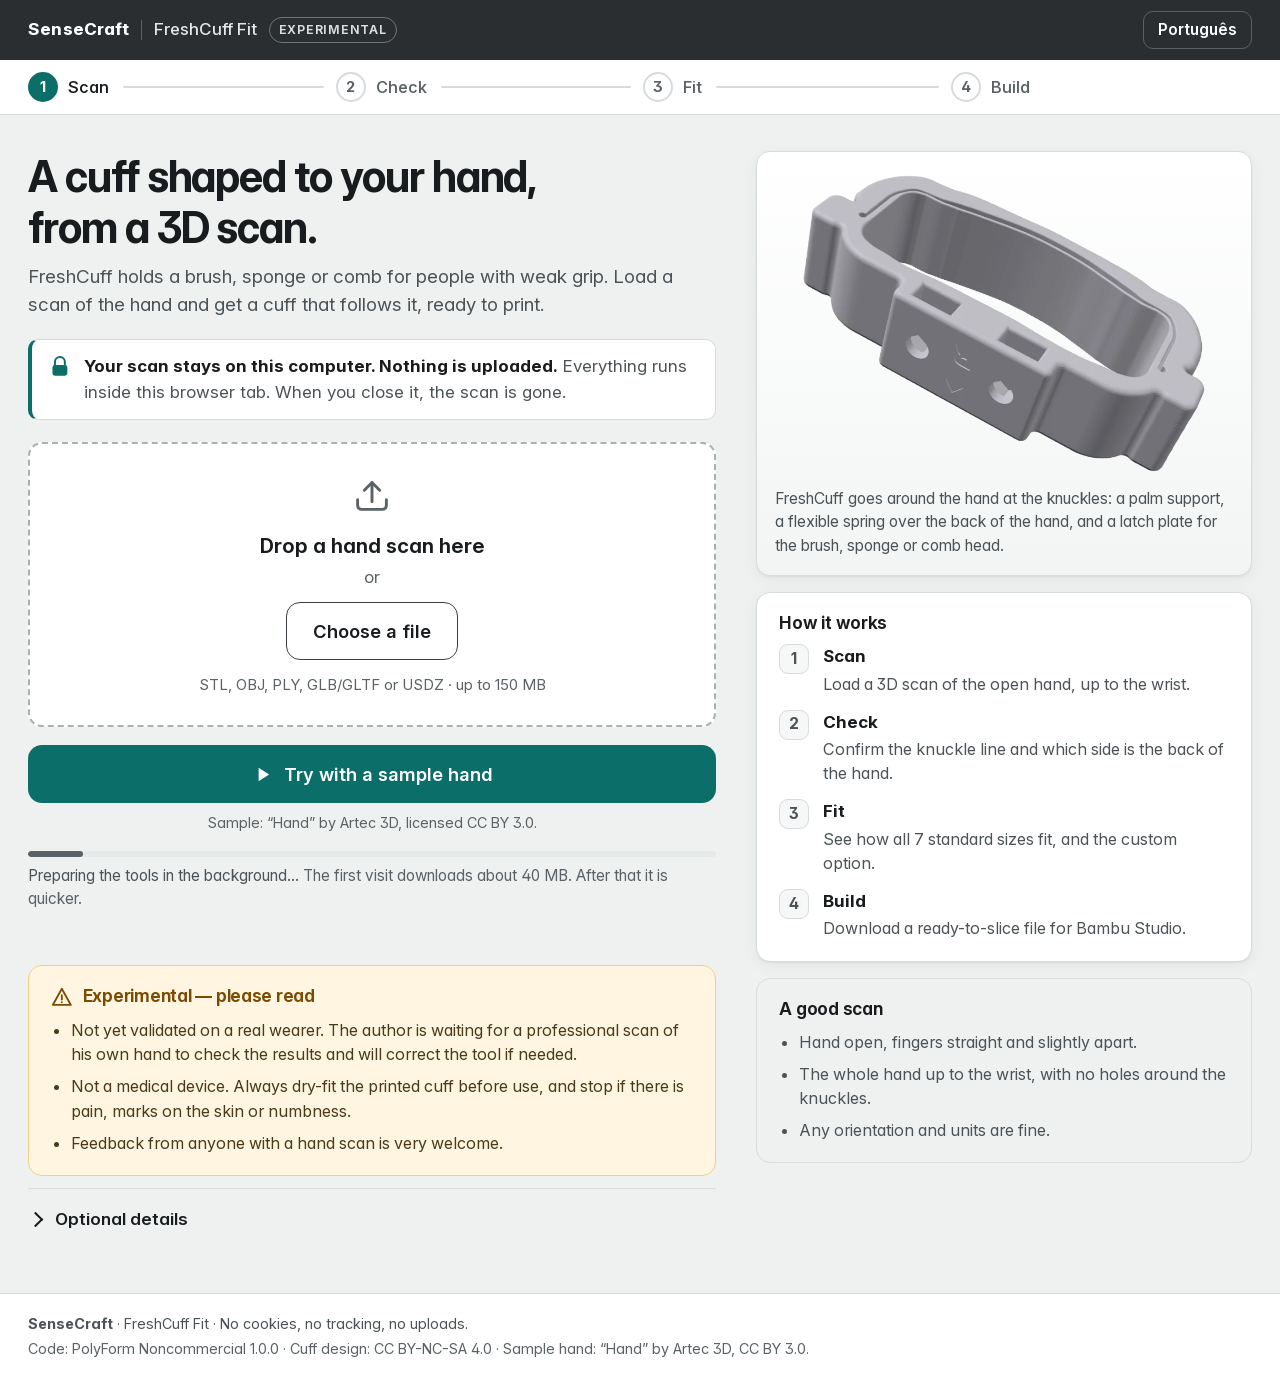
==== web/index.html @ 0eccc677 "FreshCuff Fit: scan-to-custom-cuff web app, core, CAD, docs Co-Authored-By: Claude Opus 5.5 <noreply" ====
<!DOCTYPE html>
<html lang="en">
<head>
<meta charset="utf-8">
<meta name="viewport" content="width=device-width, initial-scale=1">
<meta http-equiv="Content-Security-Policy" content="default-src 'self'; script-src 'self' 'wasm-unsafe-eval'; worker-src 'self'; connect-src 'self'; img-src 'self' blob: data:; style-src 'self' 'unsafe-inline'; font-src 'self'; object-src 'none'; base-uri 'none'; form-action 'none'">
<meta name="referrer" content="no-referrer">
<title>FreshCuff Fit · a custom cuff from a hand scan · SenseCraft</title>
<meta name="description" content="Turn a 3D hand scan into a custom 3D-printable assistive cuff. Runs entirely in your browser: your scan never leaves your computer.">
<meta name="theme-color" content="#25292c">
<link rel="preload" href="InterVariable.woff2" as="font" type="font/woff2" crossorigin>
<link rel="stylesheet" href="ui/style.css">
<link rel="modulepreload" href="vendor/three/three.module.min.js">
</head>
<body>
<a class="skip" href="#main" data-i18n="skip">Skip to main content</a>

<header class="top">
  <div class="wrap top-in">
    <div class="brand">
      <span class="brand-sc">SenseCraft</span>
      <span class="brand-sep" aria-hidden="true"></span>
      <span class="brand-prod" data-i18n="brand_product">FreshCuff Fit</span>
      <span class="tag" data-i18n="tag_experimental">Experimental</span>
    </div>
    <button id="lang" type="button" class="btn btn-quiet btn-sm" data-i18n="lang_toggle" data-i18n-aria="lang_toggle_aria">Português</button>
  </div>
</header>

<div id="phone-note" class="phone-note" hidden>
  <div class="wrap phone-in">
    <p data-i18n="phone_note"></p>
    <button type="button" class="btn btn-quiet btn-sm" id="phone-ok" data-i18n="phone_dismiss">OK</button>
  </div>
</div>

<nav class="stepper" data-i18n-aria="stepper_aria" aria-label="Progress">
  <ol class="wrap">
    <li data-step="1"><span class="num" aria-hidden="true">1</span><span data-i18n="step_scan">Scan</span></li>
    <li data-step="2"><span class="num" aria-hidden="true">2</span><span data-i18n="step_check">Check</span></li>
    <li data-step="3"><span class="num" aria-hidden="true">3</span><span data-i18n="step_fit">Fit</span></li>
    <li data-step="4"><span class="num" aria-hidden="true">4</span><span data-i18n="step_build">Build</span></li>
  </ol>
</nav>

<main id="main" tabindex="-1">
  <!-- STEP 1 · START -->
  <section id="step-1" class="step wrap" aria-labelledby="s1-title">
    <div class="start">
      <div class="start-main">
        <h1 id="s1-title" data-i18n="s1_title">A cuff shaped to your hand, from a 3D scan.</h1>
        <p class="lead" data-i18n="s1_lead"></p>
        <p class="privacy"><svg aria-hidden="true" viewBox="0 0 24 24" class="ico"><path d="M7 10V7a5 5 0 0 1 10 0v3" fill="none" stroke="currentColor" stroke-width="2"/><rect x="4.5" y="10" width="15" height="11" rx="2.5" fill="currentColor"/></svg>
          <span><strong data-i18n="privacy">Your scan stays on this computer. Nothing is uploaded.</strong> <span data-i18n="privacy_more"></span></span></p>

        <div id="drop" class="drop" tabindex="-1">
          <svg aria-hidden="true" viewBox="0 0 48 48" class="drop-ico"><path d="M24 31V11m0 0-8 8m8-8 8 8" fill="none" stroke="currentColor" stroke-width="3" stroke-linecap="round" stroke-linejoin="round"/><path d="M9 29v6a4 4 0 0 0 4 4h22a4 4 0 0 0 4-4v-6" fill="none" stroke="currentColor" stroke-width="3" stroke-linecap="round"/></svg>
          <p class="drop-title" data-i18n="drop_title">Drop a hand scan here</p>
          <p class="drop-or"><span data-i18n="drop_or">or</span></p>
          <label class="btn btn-secondary btn-lg" for="file"><span data-i18n="drop_choose">Choose a file</span></label>
          <input id="file" class="sr-only" type="file" accept=".stl,.obj,.ply,.glb,.gltf,.usdz">
          <p class="drop-formats" data-i18n="drop_formats"></p>
        </div>

        <div class="sample-row">
          <button id="sample" type="button" class="btn btn-primary btn-lg btn-block">
            <svg aria-hidden="true" viewBox="0 0 24 24" class="ico"><path d="M8 5v14l11-7z" fill="currentColor"/></svg>
            <span data-i18n="sample_btn">Try with a sample hand</span></button>
          <p class="credit" data-i18n="sample_credit">Sample: “Hand” by Artec 3D, licensed CC BY 3.0.</p>
        </div>

        <div id="tools" class="tools" role="status" aria-live="polite">
          <div class="tools-bar" aria-hidden="true"><span id="tools-fill"></span></div>
          <p><span id="tools-text" data-i18n="tools_loading">Preparing the tools in the background…</span> <span id="tools-sub" class="muted" data-i18n="tools_loading_first"></span></p>
        </div>
        <p id="start-status" class="status" role="status" aria-live="polite"></p>

        <div class="card notice notice-start" role="note">
          <h2><svg aria-hidden="true" viewBox="0 0 24 24" class="ico"><path d="M12 3 2 21h20z" fill="none" stroke="currentColor" stroke-width="2" stroke-linejoin="round"/><path d="M12 10v5m0 3v.01" stroke="currentColor" stroke-width="2" stroke-linecap="round"/></svg>
            <span data-i18n="exp_title">Experimental — please read</span></h2>
          <ul>
            <li data-i18n="exp_1"></li>
            <li data-i18n="exp_2"></li>
            <li data-i18n="exp_3"></li>
          </ul>
        </div>
        <details class="opts" id="opts">
          <summary><span data-i18n="opt_title">Optional details</span></summary>
          <div class="opts-body">
            <fieldset class="field">
              <legend data-i18n="opt_hand">Which hand is it?</legend>
              <div class="seg" role="radiogroup">
                <label><input type="radio" name="hand" value="auto" checked><span data-i18n="hand_auto">Detect</span></label>
                <label><input type="radio" name="hand" value="left"><span data-i18n="hand_left">Left</span></label>
                <label><input type="radio" name="hand" value="right"><span data-i18n="hand_right">Right</span></label>
              </div>
            </fieldset>
            <div class="field">
              <label for="tape" data-i18n="opt_tape">Tape measure around the knuckles (cm)</label>
              <input id="tape" type="number" inputmode="decimal" min="12" max="30" step="0.1" placeholder="18.5" aria-describedby="tape-help">
              <p id="tape-help" class="help" data-i18n="opt_tape_help"></p>
            </div>
            <div class="field">
              <label for="units" data-i18n="opt_units">Scan units</label>
              <select id="units" aria-describedby="units-help">
                <option value="auto" data-i18n="units_auto">Detect</option>
                <option value="1" data-i18n="units_mm">Millimetres</option>
                <option value="10" data-i18n="units_cm">Centimetres</option>
                <option value="1000" data-i18n="units_m">Metres</option>
                <option value="25.4" data-i18n="units_in">Inches</option>
              </select>
              <p id="units-help" class="help" data-i18n="opt_units_help"></p>
            </div>
          </div>
        </details>
      </div>

      <div class="start-side">
        <figure class="card product">
          <img src="ui/img/cuff_hero.webp" width="760" height="570" alt="" data-i18n-alt="product_alt">
          <figcaption data-i18n="product_cap"></figcaption>
        </figure>
        <div class="card how">
          <h2 data-i18n="how_title">How it works</h2>
          <ol class="how-list">
            <li><span class="how-n" aria-hidden="true">1</span><div><strong data-i18n="how_1_t">Scan</strong><p data-i18n="how_1"></p></div></li>
            <li><span class="how-n" aria-hidden="true">2</span><div><strong data-i18n="how_2_t">Check</strong><p data-i18n="how_2"></p></div></li>
            <li><span class="how-n" aria-hidden="true">3</span><div><strong data-i18n="how_3_t">Fit</strong><p data-i18n="how_3"></p></div></li>
            <li><span class="how-n" aria-hidden="true">4</span><div><strong data-i18n="how_4_t">Build</strong><p data-i18n="how_4"></p></div></li>
          </ol>
        </div>
        <div class="card tips">
          <h2 data-i18n="scan_tips_title">A good scan</h2>
          <ul>
            <li data-i18n="scan_tip_1"></li>
            <li data-i18n="scan_tip_2"></li>
            <li data-i18n="scan_tip_3"></li>
          </ul>
        </div>
      </div>
    </div>
  </section>

  <!-- STEPS 2–4 share the 3D view -->
  <section id="work" class="work wrap" hidden>
    <div class="panel">
      <!-- STEP 2 · CHECK -->
      <div id="step-2" class="step-panel" hidden aria-labelledby="s2-title">
        <p class="eyebrow" data-step-of="2"></p>
        <h1 id="s2-title" data-i18n="s2_title" tabindex="-1">Check the hand</h1>
        <p class="lead" data-i18n="s2_lead"></p>
        <div id="s2-wait" class="card wait" role="status" aria-live="polite">
          <span class="spinner" aria-hidden="true"></span>
          <div><strong id="s2-wait-t" data-i18n="reading">Reading the scan…</strong><p id="s2-wait-sub" class="muted"></p></div>
        </div>
        <div id="s2-body" hidden>
        <div id="needs" class="callout callout-warn" hidden>
          <h2 data-i18n="needs_input_title">Please check this</h2>
          <p data-i18n="needs_input_lead"></p>
          <ul id="needs-list"></ul>
        </div>
        <div class="card">
          <h2 data-i18n="s2_checklist_title">Look for three things</h2>
          <ol class="checks">
            <li><span class="swatch sw-line" aria-hidden="true"></span><span data-i18n="s2_check_1"></span></li>
            <li><span class="swatch sw-band" aria-hidden="true"></span><span data-i18n="s2_check_2"></span></li>
            <li><span class="swatch sw-label" aria-hidden="true"></span><span data-i18n="s2_check_3"></span></li>
          </ol>
        </div>
        <div class="card">
          <div class="quality">
            <div>
              <h2 data-i18n="quality_title">Scan quality</h2>
              <p id="q-word" class="q-word"></p>
            </div>
            <div class="meter" id="q-meter" role="meter" aria-valuemin="0" aria-valuemax="100" aria-valuenow="0" data-i18n-aria="quality_title"><span id="q-fill"></span><b id="q-num">–</b></div>
          </div>
          <ul id="q-notes" class="notes"></ul>
          <h2 class="mt" data-i18n="detected_title">What we detected</h2>
          <dl class="facts" id="facts"></dl>
        </div>
        <div class="card">
          <h2 data-i18n="fix_title">Fix it</h2>
          <div class="fix-grid">
            <button type="button" class="btn btn-secondary" id="fx-flip" aria-pressed="false"><svg aria-hidden="true" viewBox="0 0 24 24" class="ico"><path d="M4 9a8 8 0 0 1 14-3l2 2M20 15a8 8 0 0 1-14 3l-2-2M20 4v4h-4M4 20v-4h4" fill="none" stroke="currentColor" stroke-width="2" stroke-linecap="round" stroke-linejoin="round"/></svg><span data-i18n="fix_flip">Flip back / palm</span></button>
            <button type="button" class="btn btn-secondary" id="fx-fingers" aria-pressed="false"><svg aria-hidden="true" viewBox="0 0 24 24" class="ico"><path d="M8 4v16m0-16-4 4m4-4 4 4M16 20V4m0 16-4-4m4 4 4-4" fill="none" stroke="currentColor" stroke-width="2" stroke-linecap="round" stroke-linejoin="round"/></svg><span data-i18n="fix_fingers">Swap finger end</span></button>
            <button type="button" class="btn btn-secondary" id="fx-side" aria-pressed="false"><svg aria-hidden="true" viewBox="0 0 24 24" class="ico"><path d="M12 3v18M8 7 4 12l4 5M16 7l4 5-4 5" fill="none" stroke="currentColor" stroke-width="2" stroke-linecap="round" stroke-linejoin="round"/></svg><span data-i18n="fix_side">Left / Right</span></button>
          </div>
          <div class="move">
            <p class="move-t"><strong data-i18n="fix_move">Move the knuckle line</strong> <span class="help" data-i18n="fix_move_help"></span></p>
            <div class="move-row">
              <button type="button" class="btn btn-secondary" id="fx-up"><svg aria-hidden="true" viewBox="0 0 24 24" class="ico"><path d="M12 19V5m0 0-6 6m6-6 6 6" fill="none" stroke="currentColor" stroke-width="2.2" stroke-linecap="round" stroke-linejoin="round"/></svg><span data-i18n="fix_toward_fingers">Toward fingers</span></button>
              <button type="button" class="btn btn-secondary" id="fx-down"><svg aria-hidden="true" viewBox="0 0 24 24" class="ico"><path d="M12 5v14m0 0-6-6m6 6 6-6" fill="none" stroke="currentColor" stroke-width="2.2" stroke-linecap="round" stroke-linejoin="round"/></svg><span data-i18n="fix_toward_wrist">Toward wrist</span></button>
            </div>
          </div>
          <p id="fix-status" class="status" role="status" aria-live="polite"></p>
          <button type="button" class="btn btn-link" id="fx-reset" hidden data-i18n="fix_reset">Undo my changes</button>
        </div>
        </div>
        <div class="actions">
          <button type="button" class="btn btn-quiet" id="s2-back" data-i18n="back">Back</button>
          <button type="button" class="btn btn-primary btn-lg" id="s2-go"><span data-i18n="s2_continue">Looks right — continue</span><svg aria-hidden="true" viewBox="0 0 24 24" class="ico"><path d="M5 12h14m0 0-6-6m6 6-6 6" fill="none" stroke="currentColor" stroke-width="2.2" stroke-linecap="round" stroke-linejoin="round"/></svg></button>
        </div>
      </div>

      <!-- STEP 3 · FIT -->
      <div id="step-3" class="step-panel" hidden aria-labelledby="s3-title">
        <p class="eyebrow" data-step-of="3"></p>
        <h1 id="s3-title" data-i18n="s3_title" tabindex="-1">How the cuff fits</h1>
        <p class="lead" data-i18n="s3_lead"></p>
        <div id="rec" class="card rec"></div>
        <div class="card">
          <h2 data-i18n="sizes_title">All standard sizes</h2>
          <div class="table-wrap">
            <table class="sizes" id="sizes">
              <caption class="sr-only" data-i18n="sizes_caption"></caption>
              <thead><tr><th scope="col" data-i18n="th_size">Size</th><th scope="col" data-i18n="th_fit">Fit</th><th scope="col" class="num" data-i18n="th_min">Tightest point</th><th scope="col" class="num" data-i18n="th_back">Back of hand</th><th scope="col" class="num" data-i18n="th_sides">Sides</th></tr></thead>
              <tbody></tbody>
            </table>
          </div>
          <p class="help" data-i18n="sizes_caption"></p>
        </div>
        <details class="card fit-notes" id="fit-notes" hidden>
          <summary><h2 data-i18n="notes_title">Details of the reading</h2></summary>
          <ul></ul>
        </details>
        <div class="actions">
          <button type="button" class="btn btn-quiet" id="s3-back" data-i18n="back">Back</button>
          <span id="s3-actions"></span>
        </div>
      </div>

      <!-- STEP 4 · BUILD -->
      <div id="step-4" class="step-panel" hidden aria-labelledby="s4-title">
        <p class="eyebrow" data-step-of="4"></p>
        <h1 id="s4-title" tabindex="-1"></h1>
        <div id="build-progress">
          <p class="lead" data-i18n="s4_lead"></p>
          <ol class="progress" id="build-steps" aria-live="polite"></ol>
          <p class="elapsed" id="build-elapsed"></p>
        </div>
        <div id="build-done" hidden>
          <div class="card">
            <h2 data-i18n="dl_title">Downloads</h2>
            <div class="downloads" id="downloads"></div>
          </div>
          <div class="card" id="verif"></div>
          <div class="card">
            <h2 data-i18n="print_title">Print and dry-fit</h2>
            <ol class="numbered">
              <li data-i18n="print_1"></li><li data-i18n="print_2"></li><li data-i18n="print_3"></li><li data-i18n="print_4"></li><li data-i18n="print_5"></li>
            </ol>
          </div>
          <div class="card feedback">
            <h2 data-i18n="feedback_title">Tell us how it went</h2>
            <p data-i18n="feedback_lead"></p>
            <a class="btn btn-secondary" id="feedback" href="https://github.com/sensecraft3d-eng/freshcuff-fit/issues/new?template=fit-feedback.yml" target="_blank" rel="noopener noreferrer"><span data-i18n="feedback_btn">Send fit feedback</span></a>
          </div>
        </div>
        <div class="actions">
          <button type="button" class="btn btn-quiet" id="s4-back" data-i18n="back">Back</button>
          <button type="button" class="btn btn-secondary" id="s4-over" data-i18n="start_over">Start over with another scan</button>
        </div>
      </div>
    </div>

    <div class="stage" id="stage">
      <div class="viewer" id="viewer" tabindex="0" role="img" data-i18n-aria="viewer_aria">
        <canvas id="canvas"></canvas>
        <div class="labels" id="labels" aria-hidden="true"></div>
        <div class="v-loading" id="v-loading" hidden><span class="spinner" aria-hidden="true"></span><span id="v-loading-text" data-i18n="view_loading"></span></div>
      </div>
      <div class="v-bar">
        <div class="v-views" role="group">
          <button type="button" class="btn btn-tool" data-view="back" data-i18n="view_back">Back</button>
          <button type="button" class="btn btn-tool" data-view="palm" data-i18n="view_palm">Palm</button>
          <button type="button" class="btn btn-tool" data-view="side" data-i18n="view_side">Side</button>
          <button type="button" class="btn btn-tool" data-view="reset" data-i18n="view_reset">Reset view</button>
        </div>
        <div class="v-toggle" id="v-toggle" role="group" hidden>
          <button type="button" class="btn btn-tool" data-show="hand" aria-pressed="false" data-i18n="view_hand_only">Hand</button>
          <button type="button" class="btn btn-tool" data-show="both" aria-pressed="true" data-i18n="view_with_cuff">Hand + cuff</button>
        </div>
      </div>
      <div class="legend" id="legend" hidden></div>
      <p class="v-hint" data-i18n="view_hint">Drag to turn · scroll to zoom</p>
    </div>
  </section>

  <!-- ERROR (never a dead end) -->
  <section id="error" class="wrap step" hidden aria-labelledby="err-title">
    <div class="card err">
      <h1 id="err-title" tabindex="-1" data-i18n="err_title">Something went wrong</h1>
      <h2 data-i18n="err_what">What happened</h2>
      <p id="err-msg"></p>
      <h2 data-i18n="err_try">What to try</h2>
      <ul id="err-tips"></ul>
      <div class="actions left">
        <button type="button" class="btn btn-primary" id="err-retry" data-i18n="err_retry">Try again</button>
        <button type="button" class="btn btn-secondary" id="err-file" data-i18n="err_other_file">Choose another file</button>
        <button type="button" class="btn btn-quiet" id="err-sample" data-i18n="sample_btn">Try with a sample hand</button>
      </div>
      <details class="tech"><summary data-i18n="err_details">Technical details</summary><pre id="err-tech"></pre></details>
    </div>
  </section>
</main>

<footer class="foot">
  <div class="wrap foot-in">
    <p><strong>SenseCraft</strong> · FreshCuff Fit · <span data-i18n="footer_privacy"></span></p>
    <p class="muted"><span data-i18n="footer_license"></span> · <span data-i18n="footer_sample"></span></p>
  </div>
</footer>
<script type="module" src="app.js"></script>
</body>
</html>
---- web/ui/style.css ----
/* FreshCuff Fit · SenseCraft · UI styles. Neutral greys (the cuff is light/dark grey PETG) + one accent, used sparingly. */
@font-face{font-family:Inter;src:url(../InterVariable.woff2) format("woff2");font-weight:100 900;font-display:swap}
:root{
  --bg:#eff1f1; --surface:#fff; --surface-2:#f6f7f7; --ink:#191c1e; --ink-2:#4b5357; --ink-3:#5a6266;
  --line:#d6dbdd; --line-2:#e6e9ea; --dark:#2a2e31; --dark-2:#3a3f43; --petg-light:#c8cccf;
  --accent:#0b6e69; --accent-ink:#fff; --accent-soft:#e3f1ef; --accent-line:#9ccbc6;
  --warn:#7a4b00; --warn-bg:#fff5e0; --warn-line:#f0cf8a;
  --bad:#a3221a; --bad-bg:#fdecea; --ok:#1f6b3a; --ok-bg:#e7f4ec;
  --r:14px; --r-sm:10px; --shadow:0 1px 2px rgba(20,24,26,.06),0 4px 16px rgba(20,24,26,.05);
  --focus:0 0 0 3px var(--surface),0 0 0 6px #111;
  font-size:17px;
}
*{box-sizing:border-box}
[hidden]{display:none!important}
html{scroll-behavior:smooth;-webkit-text-size-adjust:100%}
@media (prefers-reduced-motion:reduce){html{scroll-behavior:auto}*{animation:none!important;transition:none!important}}
body{margin:0;font-family:Inter,system-ui,-apple-system,"Segoe UI",sans-serif;font-feature-settings:"cv11","ss01";color:var(--ink);background:var(--bg);line-height:1.5;min-height:100vh;display:flex;flex-direction:column}
main{flex:1;outline:none}
h1,h2,h3{line-height:1.2;letter-spacing:-.015em;margin:0}
h1{font-size:2.05rem;font-weight:700;letter-spacing:-.025em}
h2{font-size:1.02rem;font-weight:650;margin-bottom:.6rem}
p{margin:.4rem 0}
a{color:var(--accent);text-underline-offset:3px}
.wrap{max-width:1280px;margin:0 auto;padding-left:28px;padding-right:28px}
.muted{color:var(--ink-3)}
.sr-only{position:absolute!important;width:1px;height:1px;padding:0;margin:-1px;overflow:hidden;clip:rect(0,0,0,0);white-space:nowrap;border:0}
.skip{position:absolute;left:12px;top:-60px;background:var(--dark);color:#fff;padding:10px 16px;border-radius:8px;z-index:50;font-weight:600}
.skip:focus{top:12px}
:focus-visible{outline:none;box-shadow:var(--focus);border-radius:8px}
.ico{width:1.25em;height:1.25em;flex:none;vertical-align:-.25em}

/* top bar */
.top{background:var(--dark);color:#fff}
.top-in{display:flex;align-items:center;justify-content:space-between;min-height:60px;gap:16px}
.brand{display:flex;align-items:center;gap:12px;font-size:1rem;white-space:nowrap}
.brand-sc{font-weight:750;letter-spacing:.01em}
.brand-sep{width:1px;height:20px;background:#5b6266}
.brand-prod{font-weight:500;color:#e4e7e8}
.tag{font-size:.72rem;font-weight:650;letter-spacing:.06em;text-transform:uppercase;border:1px solid #6d7579;color:#d9dddf;border-radius:999px;padding:3px 9px}
.top .btn-quiet{color:#fff;border-color:#5b6266;background:transparent}
.top .btn-quiet:hover{background:#3a3f43}
.top :focus-visible{box-shadow:0 0 0 3px var(--dark),0 0 0 6px #fff}

.phone-note{background:var(--warn-bg);border-bottom:1px solid var(--warn-line);color:var(--warn)}
.phone-in{display:flex;gap:12px;align-items:center;justify-content:space-between;padding-top:10px;padding-bottom:10px;font-size:.92rem}

/* stepper */
.stepper{background:var(--surface);border-bottom:1px solid var(--line)}
.stepper ol{list-style:none;display:flex;gap:6px;margin:0 auto;padding-top:12px;padding-bottom:12px;counter-reset:s}
.stepper li{display:flex;align-items:center;gap:10px;color:var(--ink-3);font-weight:550;font-size:.95rem;flex:1;position:relative}
.stepper li:not(:last-child)::after{content:"";flex:1;height:2px;background:var(--line);margin:0 6px 0 4px;border-radius:2px}
.stepper .num{width:30px;height:30px;border-radius:50%;display:grid;place-items:center;border:2px solid var(--line);font-weight:700;font-size:.88rem;background:var(--surface);flex:none}
.stepper li.done{color:var(--ink-2)}
.stepper li.done .num{background:var(--dark-2);border-color:var(--dark-2);color:#fff}
.stepper li.done:not(:last-child)::after{background:var(--dark-2)}
.stepper li[aria-current=step]{color:var(--ink)}
.stepper li[aria-current=step] .num{border-color:var(--accent);background:var(--accent);color:#fff}

/* buttons */
.btn{display:inline-flex;align-items:center;justify-content:center;gap:10px;min-height:48px;padding:10px 20px;border-radius:12px;border:1.5px solid transparent;font:600 1rem/1.2 Inter,system-ui,sans-serif;cursor:pointer;text-decoration:none;transition:background .15s,border-color .15s,box-shadow .15s,transform .05s;color:var(--ink);background:transparent;text-align:center}
.btn:active{transform:translateY(1px)}
.btn[disabled],.btn[aria-disabled=true]{opacity:.55;cursor:not-allowed}
.btn-lg{min-height:58px;padding:14px 26px;font-size:1.08rem;border-radius:14px}
.btn-sm{min-height:38px;padding:6px 14px;font-size:.9rem;border-radius:10px}
.btn-block{width:100%}
.btn-primary{background:var(--accent);color:var(--accent-ink)}
.btn-primary:hover:not([disabled]){background:#095c58}
.btn-secondary{background:var(--surface);border-color:var(--dark-2);color:var(--ink)}
.btn-secondary:hover:not([disabled]){background:var(--surface-2)}
.btn-secondary[aria-pressed=true]{background:var(--dark-2);color:#fff;border-color:var(--dark-2)}
.btn-dark{background:var(--dark);color:#fff}
.btn-dark:hover{background:#000}
.btn-quiet{border-color:var(--line);background:var(--surface)}
.btn-quiet:hover{background:var(--surface-2)}
.btn-link{background:none;border:0;color:var(--accent);text-decoration:underline;padding:6px 0;min-height:40px}
.btn-tool{min-height:40px;padding:6px 12px;font-size:.88rem;background:rgba(255,255,255,.94);border-color:var(--line);border-radius:10px}
.btn-tool:hover{background:#fff;border-color:var(--ink-3)}
.btn-tool[aria-pressed=true]{background:var(--dark-2);color:#fff;border-color:var(--dark-2)}

/* step 1 */
.step{padding-top:36px;padding-bottom:48px}
.start{display:grid;grid-template-columns:minmax(0,1.25fr) minmax(0,.9fr);gap:40px;align-items:start}
.start-main h1{font-size:2.5rem;max-width:20ch;margin-bottom:.6rem}
.lead{font-size:1.1rem;color:var(--ink-2);max-width:60ch}
.privacy{display:flex;gap:12px;align-items:flex-start;background:var(--surface);border:1px solid var(--line);border-left:4px solid var(--accent);border-radius:var(--r-sm);padding:14px 16px;margin:20px 0 22px;color:var(--ink-2)}
.privacy strong{color:var(--ink)}
.privacy .ico{color:var(--accent);margin-top:1px;width:1.4em;height:1.4em}
.drop{border:2px dashed #a9b1b5;background:var(--surface);border-radius:var(--r);padding:28px 24px 22px;text-align:center;transition:border-color .15s,background .15s}
.drop.over{border-color:var(--accent);background:var(--accent-soft)}
.drop-ico{width:46px;height:46px;color:var(--ink-3)}
.drop-title{font-size:1.2rem;font-weight:650;margin:.3rem 0 .1rem}
.drop-or{color:var(--ink-3);margin:.2rem 0 .7rem}
.drop-formats{color:var(--ink-3);font-size:.88rem;margin-top:.8rem}
.drop input:focus-visible + .drop-formats{outline:none}
label.btn:focus-within{box-shadow:var(--focus)}
.sample-row{margin-top:18px}
.credit{font-size:.85rem;color:var(--ink-3);text-align:center;margin-top:.5rem}
.tools{margin-top:18px;font-size:.9rem;color:var(--ink-2)}
.tools p{margin:.45rem 0 0}
.tools-bar{height:6px;border-radius:6px;background:var(--line-2);overflow:hidden}
.tools-bar span{display:block;height:100%;width:3%;background:var(--ink-3);border-radius:6px;transition:width .4s}
.tools.ready .tools-bar span{background:var(--ok)}
.tools.ready .tools-bar{opacity:.0;height:0;transition:opacity .3s}
.tools.failed{color:var(--bad)}
.status{min-height:1.5em;font-weight:550;color:var(--ink-2)}
.status.busy::before{content:"";display:inline-block;width:14px;height:14px;border:2.5px solid var(--line);border-top-color:var(--accent);border-radius:50%;animation:spin .9s linear infinite;margin-right:10px;vertical-align:-2px}
.opts{margin-top:12px;border-top:1px solid var(--line);padding-top:6px}
.opts summary{cursor:pointer;font-weight:600;padding:12px 0;min-height:44px;list-style:none;display:flex;align-items:center;gap:10px}
.opts summary::-webkit-details-marker{display:none}
.opts summary::before{content:"";width:9px;height:9px;border-right:2px solid currentColor;border-bottom:2px solid currentColor;transform:rotate(-45deg);transition:transform .15s;margin:0 4px 0 2px}
.opts[open] summary::before{transform:rotate(45deg)}
.opts-body{display:grid;gap:18px;padding:6px 0 10px}
.field{border:0;padding:0;margin:0}
.field legend,.field>label{display:block;font-weight:600;margin-bottom:8px;padding:0}
.help{font-size:.88rem;color:var(--ink-3);margin:.4rem 0 0}
input[type=number],select{font:inherit;min-height:48px;padding:10px 14px;border:1.5px solid #9aa3a7;border-radius:10px;background:var(--surface);color:var(--ink);width:100%;max-width:280px}
input[type=number]:focus-visible,select:focus-visible{border-color:#111}
.seg{display:inline-flex;border:1.5px solid #9aa3a7;border-radius:12px;overflow:hidden;background:var(--surface)}
.seg label{position:relative;display:flex}
.seg input{position:absolute;opacity:0;inset:0;margin:0;cursor:pointer}
.seg span{padding:11px 20px;min-height:46px;display:flex;align-items:center;font-weight:550;border-right:1px solid var(--line)}
.seg label:last-child span{border-right:0}
.seg input:checked + span{background:var(--dark-2);color:#fff}
.seg input:focus-visible + span{box-shadow:inset 0 0 0 3px #111;outline:2px solid #fff;outline-offset:-5px}
.start-side{display:grid;gap:16px}
.card{background:var(--surface);border:1px solid var(--line);border-radius:var(--r);padding:20px 22px;box-shadow:var(--shadow)}
.card + .card{margin-top:0}
.how-list{list-style:none;margin:0;padding:0;display:grid;gap:14px}
.how-list li{display:flex;gap:14px;align-items:flex-start}
.how-list p{margin:.1rem 0 0;color:var(--ink-2);font-size:.95rem}
.how-n{width:30px;height:30px;border-radius:9px;background:var(--surface-2);border:1px solid var(--line);display:grid;place-items:center;font-weight:700;font-size:.9rem;flex:none;color:var(--ink-2)}
.notice{background:var(--warn-bg);border-color:var(--warn-line);box-shadow:none}
.notice h2{display:flex;gap:10px;align-items:center;color:var(--warn)}
.notice ul,.tips ul{margin:0;padding-left:1.15rem;display:grid;gap:8px;font-size:.95rem;color:#4a3a1a}
.tips{box-shadow:none;background:transparent}
.tips ul{color:var(--ink-2)}

/* work area (steps 2–4) */
.work{display:grid;grid-template-columns:minmax(360px,460px) minmax(0,1fr);gap:28px;padding-top:28px;padding-bottom:40px;align-items:start}
.panel{display:grid;gap:16px;min-width:0}
.step-panel{display:grid;gap:16px}
.step-panel[hidden]{display:none}
.step-panel h1{font-size:1.85rem}
.step-panel h1:focus{outline:none}
.eyebrow{font-size:.8rem;font-weight:650;letter-spacing:.08em;text-transform:uppercase;color:var(--ink-3);margin:0 0 -8px}
.step-panel .lead{font-size:1rem;margin:0}
.stage{position:sticky;top:16px;min-width:0}
.viewer{position:relative;height:calc(100vh - 210px);min-height:460px;max-height:860px;border-radius:var(--r);overflow:hidden;background:radial-gradient(120% 90% at 50% 25%,#fbfbfb 0%,#e9ecec 60%,#dfe3e4 100%);border:1px solid var(--line);touch-action:none}
.viewer canvas{display:block;width:100%;height:100%}
.viewer:focus-visible{box-shadow:var(--focus)}
.viewer.picking{cursor:crosshair}
.labels{position:absolute;inset:0;pointer-events:none;overflow:hidden}
.lbl{position:absolute;transform:translate(-50%,-50%);background:rgba(255,255,255,.95);border:1px solid var(--line);border-radius:999px;padding:4px 11px;font-size:.8rem;font-weight:600;white-space:nowrap;box-shadow:0 1px 4px rgba(0,0,0,.08);color:var(--ink)}
.lbl.dark{background:var(--dark);color:#fff;border-color:var(--dark)}
.lbl.accent{background:var(--accent);color:#fff;border-color:var(--accent)}
.lbl.hidden{display:none}
.v-bar{position:absolute;top:12px;left:12px;right:12px;display:flex;justify-content:space-between;gap:8px;flex-wrap:wrap;pointer-events:none}
.v-bar>*{pointer-events:auto;display:flex;gap:6px;flex-wrap:wrap}
.v-bar [hidden]{display:none}
.v-hint{position:absolute;right:16px;bottom:10px;font-size:.78rem;color:var(--ink-3);margin:0;pointer-events:none}
.v-loading{position:absolute;inset:0;display:flex;align-items:center;justify-content:center;gap:12px;background:rgba(239,241,241,.7);font-weight:600;color:var(--ink-2)}
.v-loading[hidden]{display:none}
.spinner{width:22px;height:22px;border:3px solid var(--line);border-top-color:var(--accent);border-radius:50%;animation:spin .9s linear infinite}
@keyframes spin{to{transform:rotate(360deg)}}
.legend{position:absolute;left:12px;bottom:12px;background:rgba(255,255,255,.96);border:1px solid var(--line);border-radius:12px;padding:10px 12px 8px;font-size:.78rem;min-width:240px;box-shadow:var(--shadow)}
.legend[hidden]{display:none}
.legend h3{font-size:.8rem;font-weight:650;margin:0 0 6px}
.legend .ramp{height:12px;border-radius:6px;border:1px solid rgba(0,0,0,.08)}
.legend .ticks{display:flex;justify-content:space-between;margin-top:4px;color:var(--ink-2);font-variant-numeric:tabular-nums}
.legend .words{display:flex;justify-content:space-between;color:var(--ink-3);font-weight:550}

/* check step */
.callout{border-radius:var(--r);padding:16px 18px;border:1px solid}
.callout-warn{background:var(--warn-bg);border-color:var(--warn-line);color:#4a3a1a}
.callout-warn h2{color:var(--warn)}
.callout ul{margin:.4rem 0 0;padding-left:1.15rem;display:grid;gap:6px}
.checks{margin:0;padding:0;list-style:none;display:grid;gap:10px}
.checks li{display:flex;gap:12px;align-items:flex-start;color:var(--ink-2)}
.swatch{width:26px;height:14px;border-radius:4px;flex:none;margin-top:5px}
.sw-line{background:var(--dark);height:5px;margin-top:9px}
.sw-band{background:var(--accent);opacity:.85}
.sw-label{background:#fff;border:1.5px solid var(--dark);border-radius:999px}
.quality{display:flex;justify-content:space-between;align-items:center;gap:16px}
.q-word{font-weight:650;font-size:1.15rem;margin:0}
.meter{position:relative;width:170px;height:12px;border-radius:999px;background:var(--line-2);flex:none}
.meter span{position:absolute;left:0;top:0;bottom:0;border-radius:999px;background:var(--ink-3)}
.meter.good span{background:var(--ok)}.meter.ok span{background:#b07a12}.meter.poor span{background:var(--bad)}
.meter b{position:absolute;right:0;top:-24px;font-size:.9rem;font-variant-numeric:tabular-nums}
.notes{margin:.6rem 0 0;padding-left:1.1rem;color:var(--ink-2);font-size:.92rem}
.mt{margin-top:16px}
.facts{display:grid;grid-template-columns:auto 1fr;gap:6px 16px;margin:0;font-size:.95rem}
.facts dt{color:var(--ink-3)}
.facts dd{margin:0;font-weight:600}
.facts .conf{font-weight:500;color:var(--ink-3);margin-left:6px}
.facts .conf.low{color:var(--warn);font-weight:650}
.fix-grid{display:grid;grid-template-columns:1fr 1fr 1fr;gap:8px}
.fix-grid .btn{flex-direction:column;gap:6px;padding:12px 8px;font-size:.88rem;min-height:76px}
.move{margin-top:14px;border-top:1px solid var(--line-2);padding-top:12px}
.move-t{margin:0 0 10px}
.move-t .help{display:block}
.move-row{display:flex;gap:8px}
.move-row .btn{flex:1;font-size:.92rem}
.actions{display:flex;gap:12px;justify-content:space-between;align-items:center;flex-wrap:wrap;margin-top:4px}
.actions.left{justify-content:flex-start}
#s3-actions{display:contents}

/* fit step */
.rec{border:2px solid var(--accent);box-shadow:none}
.rec .rec-k{font-size:.8rem;font-weight:650;letter-spacing:.08em;text-transform:uppercase;color:var(--accent);margin:0}
.rec .rec-v{font-size:1.65rem;font-weight:750;letter-spacing:-.02em;margin:.15rem 0 .1rem}
.rec .rec-sub{color:var(--ink-2);margin:0 0 .6rem}
.rec dl{display:grid;grid-template-columns:1fr auto;gap:8px 16px;margin:12px 0 4px;padding-top:12px;border-top:1px solid var(--line-2)}
.rec dt{color:var(--ink-2)}
.rec dd{margin:0;font-weight:700;font-variant-numeric:tabular-nums;text-align:right}
.rec dd .arrow{color:var(--ink-3);font-weight:500}
.rec dd .better{color:var(--ok)}
.rec .btn{margin-top:12px}
.rec.std{border-color:var(--dark-2)}
.rec.std .rec-k{color:var(--ink-2)}
.rec.bad{border-color:var(--bad)}
.table-wrap{overflow-x:auto}
table.sizes{width:100%;border-collapse:collapse;font-size:.93rem;font-variant-numeric:tabular-nums}
.sizes th{text-align:left;font-weight:600;color:var(--ink-3);font-size:.8rem;padding:6px 8px;border-bottom:1.5px solid var(--line)}
.sizes td{padding:9px 8px;border-bottom:1px solid var(--line-2)}
.sizes .num{text-align:right}
.sizes tr.is-rec td{background:var(--accent-soft)}
.sizes tr.is-rec td:first-child{box-shadow:inset 3px 0 0 var(--accent)}
.sizes .sz{font-weight:650}
.sizes .rtag{display:inline-block;font-size:.68rem;font-weight:700;letter-spacing:.04em;text-transform:uppercase;color:var(--accent);margin-left:6px}
.pill{display:inline-flex;align-items:center;gap:6px;font-weight:600;font-size:.86rem;white-space:nowrap}
.pill::before{content:"";width:10px;height:10px;border-radius:50%}
.pill.fits{color:var(--ok)}.pill.fits::before{background:var(--ok)}
.pill.tight{color:var(--bad)}.pill.tight::before{background:var(--bad);border-radius:2px;transform:rotate(45deg)}
.pill.loose{color:#2b5c88}.pill.loose::before{background:transparent;border:2px solid #2b5c88}
.neg{color:var(--bad)}

/* build step */
.progress{list-style:none;margin:6px 0 0;padding:0;display:grid;gap:4px}
.progress li{display:flex;gap:12px;align-items:center;padding:10px 12px;border-radius:10px;color:var(--ink-3)}
.progress li .dot{width:22px;height:22px;border-radius:50%;border:2px solid var(--line);flex:none;display:grid;place-items:center}
.progress li.done{color:var(--ink-2)}
.progress li.done .dot{background:var(--ok);border-color:var(--ok)}
.progress li.done .dot::after{content:"";width:8px;height:4px;border-left:2px solid #fff;border-bottom:2px solid #fff;transform:rotate(-45deg) translate(1px,-1px)}
.progress li.active{background:var(--surface);color:var(--ink);font-weight:600;box-shadow:var(--shadow)}
.progress li.active .dot{border-color:var(--accent);border-top-color:transparent;animation:spin .9s linear infinite}
.elapsed{color:var(--ink-3);font-variant-numeric:tabular-nums;font-size:.92rem}
.downloads{display:grid;gap:10px}
.dl{display:flex;gap:14px;align-items:center;padding:12px 14px;border:1.5px solid var(--line);border-radius:12px;text-decoration:none;color:var(--ink);min-height:64px;transition:border-color .15s,background .15s}
.dl:hover{border-color:var(--ink-3);background:var(--surface-2)}
.dl .fi{width:46px;height:46px;border-radius:10px;background:var(--surface-2);border:1px solid var(--line);display:grid;place-items:center;font-size:.72rem;font-weight:750;letter-spacing:.03em;flex:none;color:var(--ink-2)}
.dl.primary{border-color:var(--accent);background:var(--accent-soft)}
.dl.primary .fi{background:var(--accent);color:#fff;border-color:var(--accent)}
.dl .dt{display:block;font-weight:650}
.dl .ds{display:block;font-size:.85rem;color:var(--ink-3)}
.dl .dsz{margin-left:auto;font-size:.82rem;color:var(--ink-3);white-space:nowrap}
.numbered{margin:0;padding-left:1.3rem;display:grid;gap:8px;color:var(--ink-2)}
.numbered li::marker{font-weight:700;color:var(--ink)}
.verif dl,.kv{display:grid;grid-template-columns:1fr auto;gap:8px 16px;margin:0}
.kv dt{color:var(--ink-2)}.kv dd{margin:0;font-weight:700;font-variant-numeric:tabular-nums;text-align:right}
.okline{display:flex;gap:10px;align-items:center;color:var(--ok);font-weight:600;margin:0 0 12px}
.badline{color:var(--bad);font-weight:600}
.feedback{background:var(--surface-2);box-shadow:none}

/* error */
.err{max-width:720px;margin:0 auto;border-left:5px solid var(--bad)}
.err h1{font-size:1.7rem;margin-bottom:12px}
.err h2{margin-top:18px}
.err ul{padding-left:1.2rem;display:grid;gap:6px}
.tech{margin-top:18px}
.tech summary{cursor:pointer;color:var(--ink-3);min-height:40px;display:flex;align-items:center}
.tech pre{white-space:pre-wrap;font-size:.78rem;background:var(--surface-2);padding:12px;border-radius:8px;max-height:260px;overflow:auto}

/* footer */
.foot{border-top:1px solid var(--line);background:var(--surface);font-size:.85rem;color:var(--ink-2)}
.foot-in{padding-top:16px;padding-bottom:20px}
.foot p{margin:.2rem 0}

/* responsive */
@media (max-width:1100px){
  .work{grid-template-columns:minmax(330px,400px) minmax(0,1fr);gap:20px}
}
@media (max-width:900px){
  :root{font-size:16px}
  .wrap{padding-left:16px;padding-right:16px}
  .step{padding-top:22px}
  .start{grid-template-columns:1fr;gap:24px}
  .start-main h1{font-size:1.9rem}
  .work{grid-template-columns:1fr}
  .stage{position:relative;top:0;order:-1}
  .viewer{height:56vh;min-height:320px}
  .stepper li span:not(.num){font-size:.85rem}
  .stepper li:not(:last-child)::after{margin:0 2px}
  .brand-sep,.brand-prod{display:none}
  .fix-grid{grid-template-columns:1fr}
  .fix-grid .btn{flex-direction:row;min-height:52px;justify-content:flex-start;padding:10px 16px}
  .legend{min-width:0;left:8px;right:8px;bottom:8px}
  .v-hint{display:none}
}
@media (max-width:480px){
  .stepper li:not([aria-current=step]) span:not(.num){display:none}
  .stepper li{flex:0 1 auto}
  .stepper li[aria-current=step]{flex:1}
  .stepper ol{justify-content:space-between}
  .stepper li:not(:last-child)::after{width:14px;flex:none}
  .move-row{flex-direction:column}
}
@media print{.top,.stepper,.foot,.actions,.v-bar{display:none}}
@media (forced-colors:active){.btn{border:2px solid ButtonText}.stepper li[aria-current=step] .num{border:3px solid Highlight}}
.wait{display:flex;gap:16px;align-items:center}
.wait .spinner{flex:none}
.wait p{margin:.2rem 0 0;font-size:.9rem}
#s2-body{display:grid;gap:16px}
#s2-body[hidden]{display:none}
.drop:has(#file:focus-visible) label.btn{box-shadow:var(--focus)}
.product{margin:0;padding:14px 18px 18px;background:linear-gradient(180deg,#fff 0%,#f3f5f5 100%)}
.product img{display:block;width:100%;max-width:420px;height:auto;margin:0 auto 6px}
.product figcaption{font-size:.92rem;color:var(--ink-2)}
.notice-start{margin:22px 0 4px}
.tools.ready p{color:var(--ok);font-weight:600;display:flex;align-items:center;gap:8px}
.tools.ready p::before{content:"";width:16px;height:16px;border-radius:50%;background:var(--ok) url("data:image/svg+xml,%3Csvg xmlns='http://www.w3.org/2000/svg' viewBox='0 0 16 16'%3E%3Cpath d='m4.5 8.3 2.3 2.2 4.7-5' fill='none' stroke='%23fff' stroke-width='2' stroke-linecap='round' stroke-linejoin='round'/%3E%3C/svg%3E") center/contain no-repeat}
.tools.ready .tools-bar{display:none}
#needs-list li{display:grid;gap:6px}
#needs-list .cands{display:flex;flex-wrap:wrap;gap:8px;margin-top:2px}
#needs-list .help{color:#5a4a2a}
.checklist{margin:-4px 0 8px}
.checklist summary{cursor:pointer;color:var(--ink-2);min-height:40px;display:flex;align-items:center;font-weight:550}
.checklist ul{list-style:none;margin:4px 0 0;padding:0;display:grid;gap:6px;font-size:.92rem}
.checklist li{display:flex;gap:8px;align-items:flex-start}
.checklist li.ok .ico{color:var(--ok)}.checklist li.bad .ico{color:var(--bad)}
.badline{display:flex;gap:10px;align-items:center}
.fit-notes summary{cursor:pointer;list-style:none;display:flex;align-items:center;gap:10px;min-height:32px}
.fit-notes summary::-webkit-details-marker{display:none}
.fit-notes summary::before{content:"";width:8px;height:8px;border-right:2px solid currentColor;border-bottom:2px solid currentColor;transform:rotate(-45deg);transition:transform .15s}
.fit-notes[open] summary::before{transform:rotate(45deg)}
.fit-notes summary h2{margin:0}
.fit-notes ul{margin:10px 0 0;padding:0;list-style:none;display:grid;gap:8px;font-size:.92rem;color:var(--ink-2)}
.fit-notes li{padding-left:14px;border-left:3px solid var(--line)}
.fit-notes li.lv-warn{border-left-color:#c58a16;color:#4a3a1a}
.fit-notes li.lv-error{border-left-color:var(--bad);color:var(--bad)}
[tabindex="-1"]:focus{box-shadow:none;outline:none}
.checklist summary{list-style:none;gap:10px;color:var(--accent);text-decoration:underline;text-underline-offset:3px}
.checklist summary::-webkit-details-marker{display:none}
.checklist summary::before{content:"";width:8px;height:8px;border-right:2px solid currentColor;border-bottom:2px solid currentColor;transform:rotate(-45deg);transition:transform .15s}
.checklist[open] summary::before{transform:rotate(45deg)}
#build-done,#build-progress{display:grid;gap:16px}
.btn-secondary[aria-pressed=true]:hover:not([disabled]){background:#1f2326;color:#fff}
.rec .btn + .btn{margin-top:8px}.rec.bad .rec-k{color:var(--bad)}
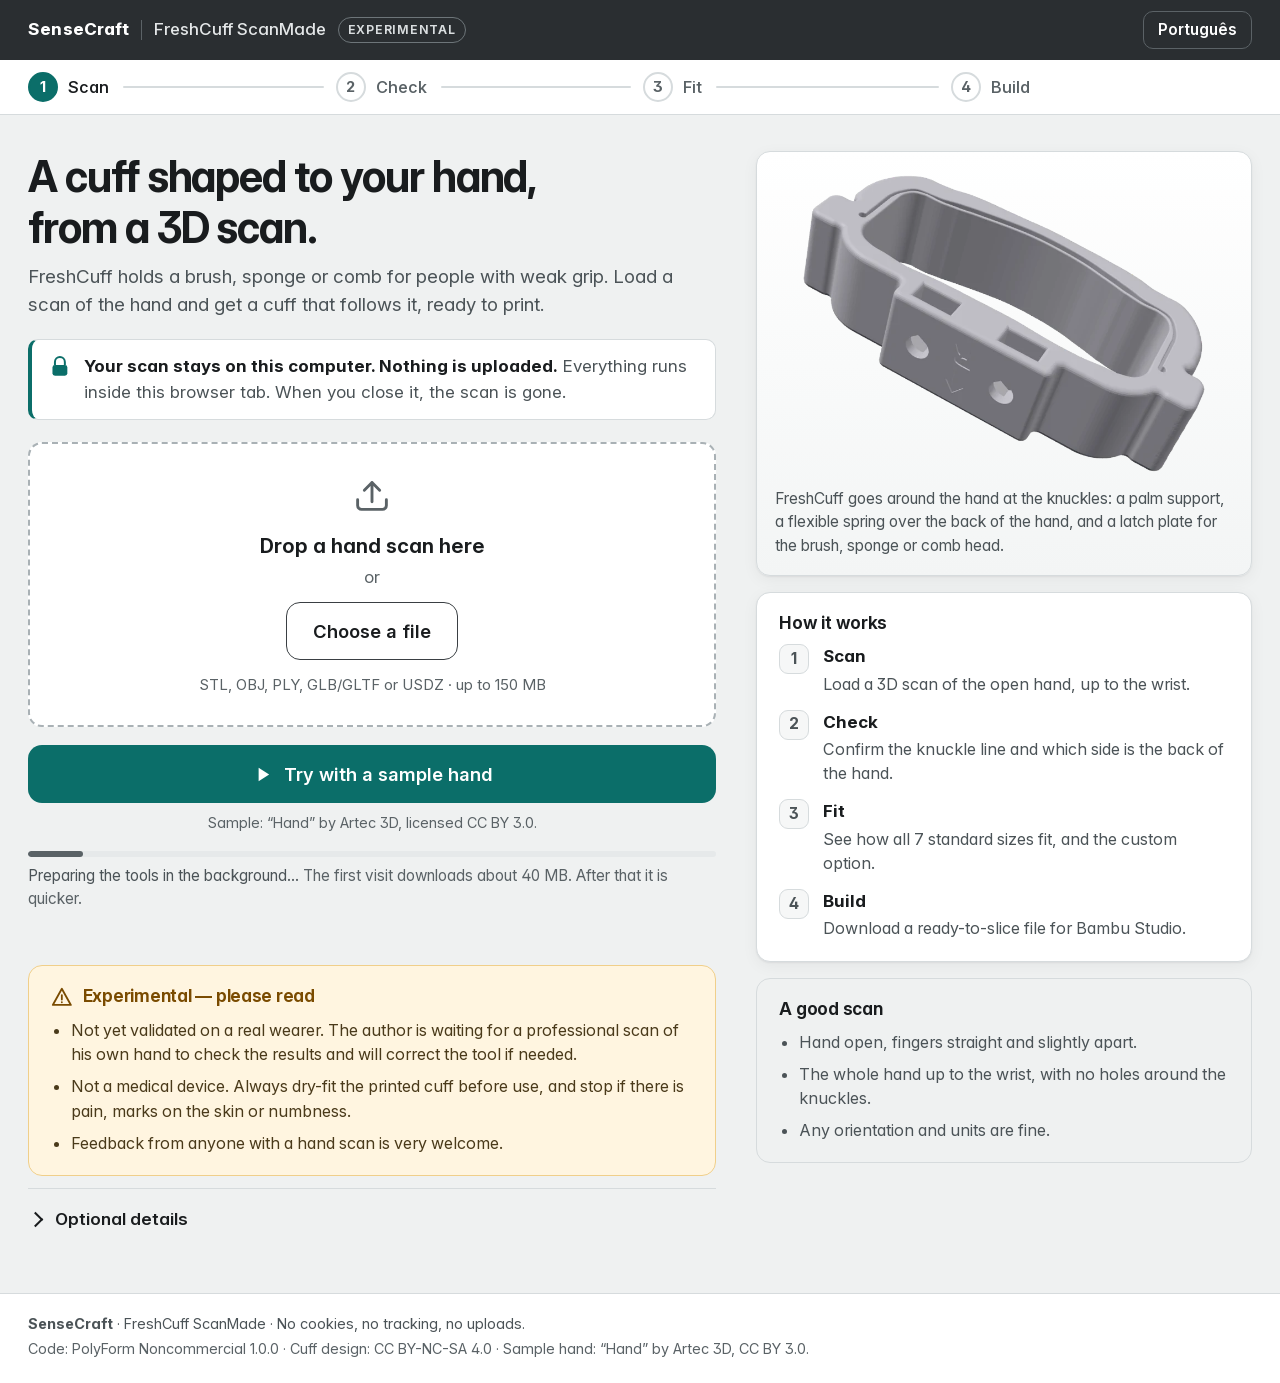
==== commit 6c8c3b64: "Rename the app to FreshCuff ScanMade Co-Authored-By: Claude Opus 5.5 <noreply@anthropic.com> Claude-" ====
--- a/web/index.html
+++ b/web/index.html
@@ -5,7 +5,7 @@
 <meta name="viewport" content="width=device-width, initial-scale=1">
 <meta http-equiv="Content-Security-Policy" content="default-src 'self'; script-src 'self' 'wasm-unsafe-eval'; worker-src 'self'; connect-src 'self'; img-src 'self' blob: data:; style-src 'self' 'unsafe-inline'; font-src 'self'; object-src 'none'; base-uri 'none'; form-action 'none'">
 <meta name="referrer" content="no-referrer">
-<title>FreshCuff Fit · a custom cuff from a hand scan · SenseCraft</title>
+<title>FreshCuff ScanMade · a custom cuff from a hand scan · SenseCraft</title>
 <meta name="description" content="Turn a 3D hand scan into a custom 3D-printable assistive cuff. Runs entirely in your browser: your scan never leaves your computer.">
 <meta name="theme-color" content="#25292c">
 <link rel="preload" href="InterVariable.woff2" as="font" type="font/woff2" crossorigin>
@@ -20,7 +20,7 @@
     <div class="brand">
       <span class="brand-sc">SenseCraft</span>
       <span class="brand-sep" aria-hidden="true"></span>
-      <span class="brand-prod" data-i18n="brand_product">FreshCuff Fit</span>
+      <span class="brand-prod" data-i18n="brand_product">FreshCuff ScanMade</span>
       <span class="tag" data-i18n="tag_experimental">Experimental</span>
     </div>
     <button id="lang" type="button" class="btn btn-quiet btn-sm" data-i18n="lang_toggle" data-i18n-aria="lang_toggle_aria">Português</button>
@@ -254,7 +254,7 @@
           <div class="card feedback">
             <h2 data-i18n="feedback_title">Tell us how it went</h2>
             <p data-i18n="feedback_lead"></p>
-            <a class="btn btn-secondary" id="feedback" href="https://github.com/sensecraft3d-eng/freshcuff-fit/issues/new?template=fit-feedback.yml" target="_blank" rel="noopener noreferrer"><span data-i18n="feedback_btn">Send fit feedback</span></a>
+            <a class="btn btn-secondary" id="feedback" href="https://github.com/sensecraft3d-eng/freshcuff-scanmade/issues/new?template=fit-feedback.yml" target="_blank" rel="noopener noreferrer"><span data-i18n="feedback_btn">Send fit feedback</span></a>
           </div>
         </div>
         <div class="actions">
@@ -307,7 +307,7 @@
 
 <footer class="foot">
   <div class="wrap foot-in">
-    <p><strong>SenseCraft</strong> · FreshCuff Fit · <span data-i18n="footer_privacy"></span></p>
+    <p><strong>SenseCraft</strong> · FreshCuff ScanMade · <span data-i18n="footer_privacy"></span></p>
     <p class="muted"><span data-i18n="footer_license"></span> · <span data-i18n="footer_sample"></span></p>
   </div>
 </footer>
--- a/web/ui/style.css
+++ b/web/ui/style.css
@@ -1,4 +1,4 @@
-/* FreshCuff Fit · SenseCraft · UI styles. Neutral greys (the cuff is light/dark grey PETG) + one accent, used sparingly. */
+/* FreshCuff ScanMade · SenseCraft · UI styles. Neutral greys (the cuff is light/dark grey PETG) + one accent, used sparingly. */
 @font-face{font-family:Inter;src:url(../InterVariable.woff2) format("woff2");font-weight:100 900;font-display:swap}
 :root{
   --bg:#eff1f1; --surface:#fff; --surface-2:#f6f7f7; --ink:#191c1e; --ink-2:#4b5357; --ink-3:#5a6266;
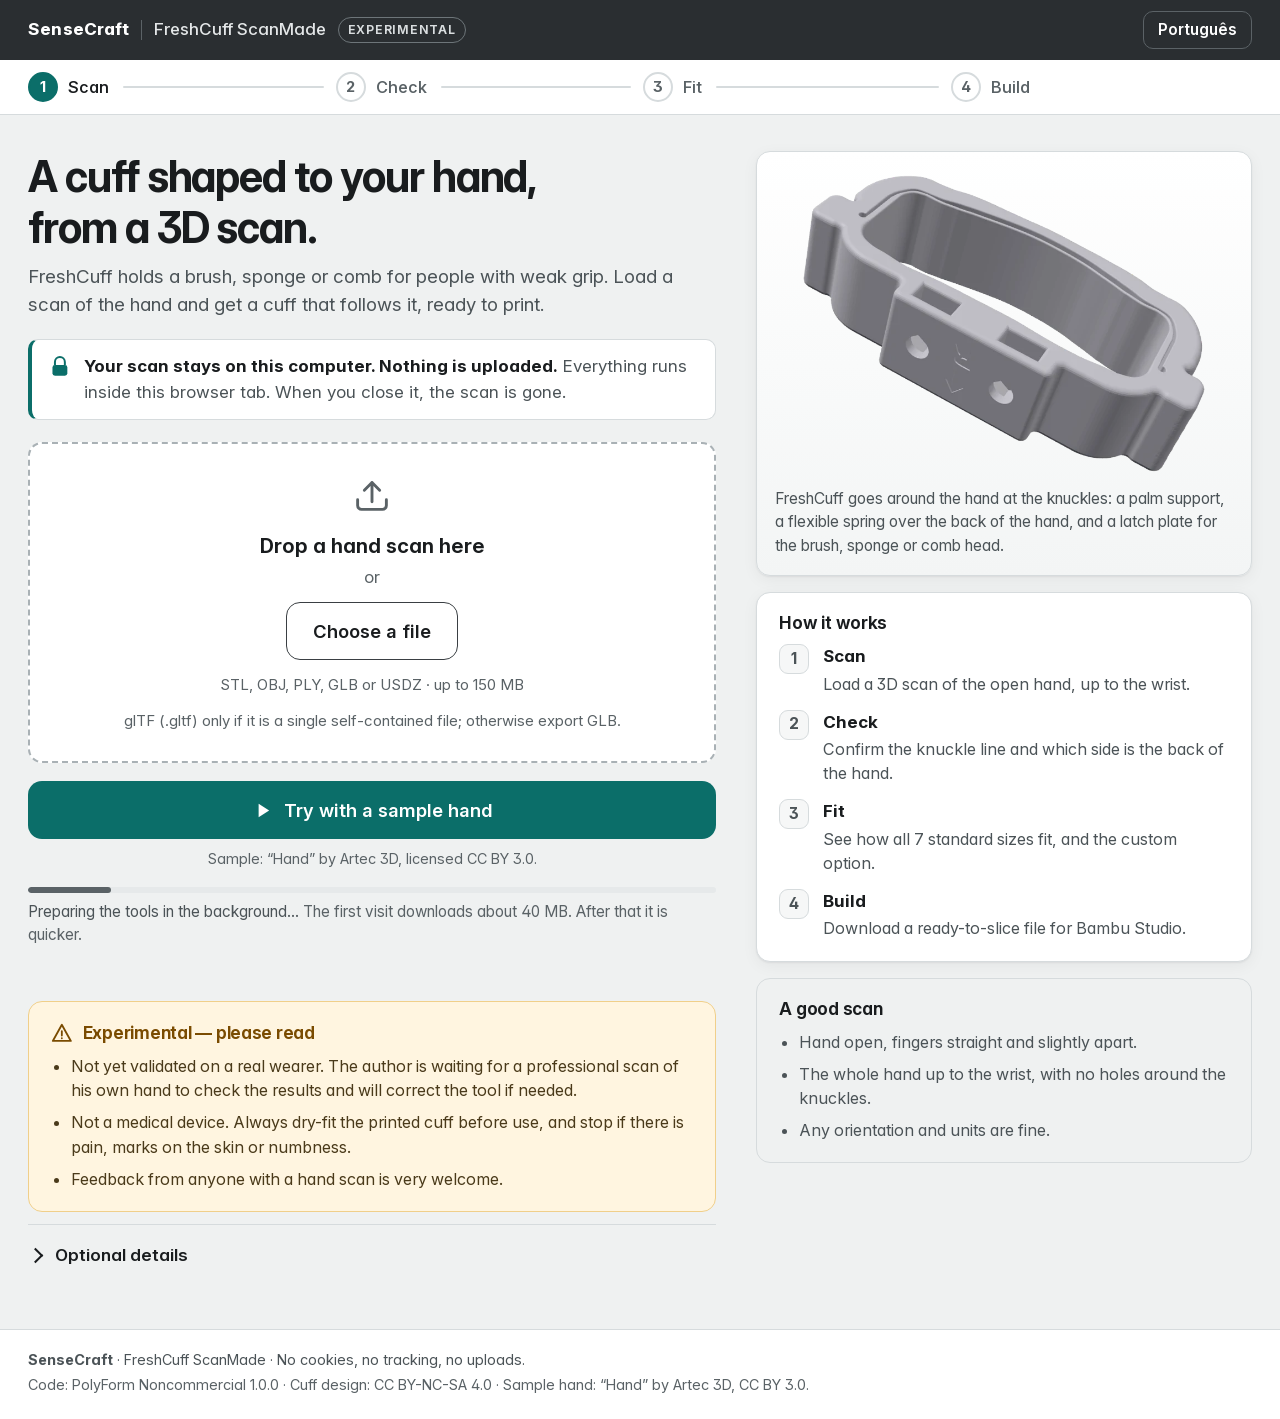
==== commit 3f4bb4da: "Release gates from cross-review: tape required for custom build, no unverified size recommendation, " ====
--- a/web/index.html
+++ b/web/index.html
@@ -57,9 +57,10 @@
           <svg aria-hidden="true" viewBox="0 0 48 48" class="drop-ico"><path d="M24 31V11m0 0-8 8m8-8 8 8" fill="none" stroke="currentColor" stroke-width="3" stroke-linecap="round" stroke-linejoin="round"/><path d="M9 29v6a4 4 0 0 0 4 4h22a4 4 0 0 0 4-4v-6" fill="none" stroke="currentColor" stroke-width="3" stroke-linecap="round"/></svg>
           <p class="drop-title" data-i18n="drop_title">Drop a hand scan here</p>
           <p class="drop-or"><span data-i18n="drop_or">or</span></p>
-          <label class="btn btn-secondary btn-lg" for="file"><span data-i18n="drop_choose">Choose a file</span></label>
-          <input id="file" class="sr-only" type="file" accept=".stl,.obj,.ply,.glb,.gltf,.usdz">
+          <button type="button" class="btn btn-secondary btn-lg" id="choose"><span data-i18n="drop_choose">Choose a file</span></button>
+          <input id="file" class="sr-only" type="file" tabindex="-1" aria-hidden="true" accept=".stl,.obj,.ply,.glb,.gltf,.usdz">
           <p class="drop-formats" data-i18n="drop_formats"></p>
+          <p class="drop-formats" data-i18n="drop_gltf_note"></p>
         </div>
 
         <div class="sample-row">
@@ -95,11 +96,6 @@
                 <label><input type="radio" name="hand" value="right"><span data-i18n="hand_right">Right</span></label>
               </div>
             </fieldset>
-            <div class="field">
-              <label for="tape" data-i18n="opt_tape">Tape measure around the knuckles (cm)</label>
-              <input id="tape" type="number" inputmode="decimal" min="12" max="30" step="0.1" placeholder="18.5" aria-describedby="tape-help">
-              <p id="tape-help" class="help" data-i18n="opt_tape_help"></p>
-            </div>
             <div class="field">
               <label for="units" data-i18n="opt_units">Scan units</label>
               <select id="units" aria-describedby="units-help">
@@ -176,6 +172,7 @@
             <div class="meter" id="q-meter" role="meter" aria-valuemin="0" aria-valuemax="100" aria-valuenow="0" data-i18n-aria="quality_title"><span id="q-fill"></span><b id="q-num">–</b></div>
           </div>
           <ul id="q-notes" class="notes"></ul>
+          <ul id="prep-msgs" class="notes msgs" hidden></ul>
           <h2 class="mt" data-i18n="detected_title">What we detected</h2>
           <dl class="facts" id="facts"></dl>
         </div>
@@ -220,6 +217,20 @@
           </div>
           <p class="help" data-i18n="sizes_caption"></p>
         </div>
+        <div class="card tape-card" id="tape-card" hidden>
+          <h2><label for="tape" data-i18n="tape_title">Tape measure around the knuckles</label> <span class="req" data-i18n="required">required</span></h2>
+          <p data-i18n="tape_why">Needed before we build a custom cuff: it confirms that the scan has the right scale.</p>
+          <div class="tape-row">
+            <input id="tape" type="number" inputmode="decimal" min="10" max="35" step="0.1" placeholder="e.g. 18.5" data-i18n-ph="tape_ph" aria-describedby="tape-how tape-sample tape-err" aria-required="true">
+            <span class="unit" aria-hidden="true">cm</span>
+          </div>
+          <p id="tape-how" class="help" data-i18n="tape_how">Wrap a soft tape measure around the widest part of the palm, over the knuckles, with the thumb outside the tape. Snug, not tight.</p>
+          <p id="tape-sample" class="note-ok" hidden data-i18n="tape_sample">Tape for the sample hand: 18.2 cm.</p>
+          <p id="tape-err" class="err-inline" role="alert"></p>
+          <p id="tape-ok" class="note-ok" role="status"></p>
+          <button type="button" class="btn btn-secondary" id="tape-check" data-i18n="tape_check">Check the tape</button>
+          <p id="tape-why-short" class="sr-only" data-i18n="tape_missing"></p>
+        </div>
         <details class="card fit-notes" id="fit-notes" hidden>
           <summary><h2 data-i18n="notes_title">Details of the reading</h2></summary>
           <ul></ul>
--- a/web/ui/style.css
+++ b/web/ui/style.css
@@ -345,3 +345,23 @@
 #build-done,#build-progress{display:grid;gap:16px}
 .btn-secondary[aria-pressed=true]:hover:not([disabled]){background:#1f2326;color:#fff}
 .rec .btn + .btn{margin-top:8px}.rec.bad .rec-k{color:var(--bad)}
+
+.tape-card{border:2px solid var(--dark-2)}
+.tape-card h2{display:flex;gap:10px;align-items:baseline;flex-wrap:wrap}
+.tape-card .req{font-size:.72rem;font-weight:700;letter-spacing:.06em;text-transform:uppercase;color:var(--bad)}
+.tape-row{display:flex;align-items:center;gap:10px;margin:10px 0 2px}
+.tape-row input{max-width:160px;font-size:1.15rem;font-weight:600}
+.tape-row .unit{font-weight:600;color:var(--ink-2)}
+.tape-card input[aria-invalid=true]{border-color:var(--bad);box-shadow:0 0 0 2px var(--bad-bg)}
+.err-inline{color:var(--bad);font-weight:600;margin:.4rem 0 0}
+.err-inline:empty{display:none}
+.note-ok{color:var(--ok);font-weight:600;margin:.4rem 0 0}
+.rec.nofit{border-color:#c58a16}
+.rec.nofit .rec-k{color:#7a4b00}
+.rec .est{color:var(--ink-2);font-size:.92rem;border-top:1px solid var(--line-2);padding-top:10px;margin-top:10px}
+.report-choice{display:flex;gap:8px;flex-wrap:wrap}
+.sizes .sz{white-space:nowrap}.sizes .rtag{display:block;margin-left:0}
+#tape-check{margin-top:10px}#tape-ok:empty{display:none}
+.msgs{list-style:none;padding:0;display:grid;gap:6px}
+.msgs li{padding-left:12px;border-left:3px solid #c58a16;color:#4a3a1a}
+.msgs li.lv-error{border-left-color:var(--bad);color:var(--bad)}
